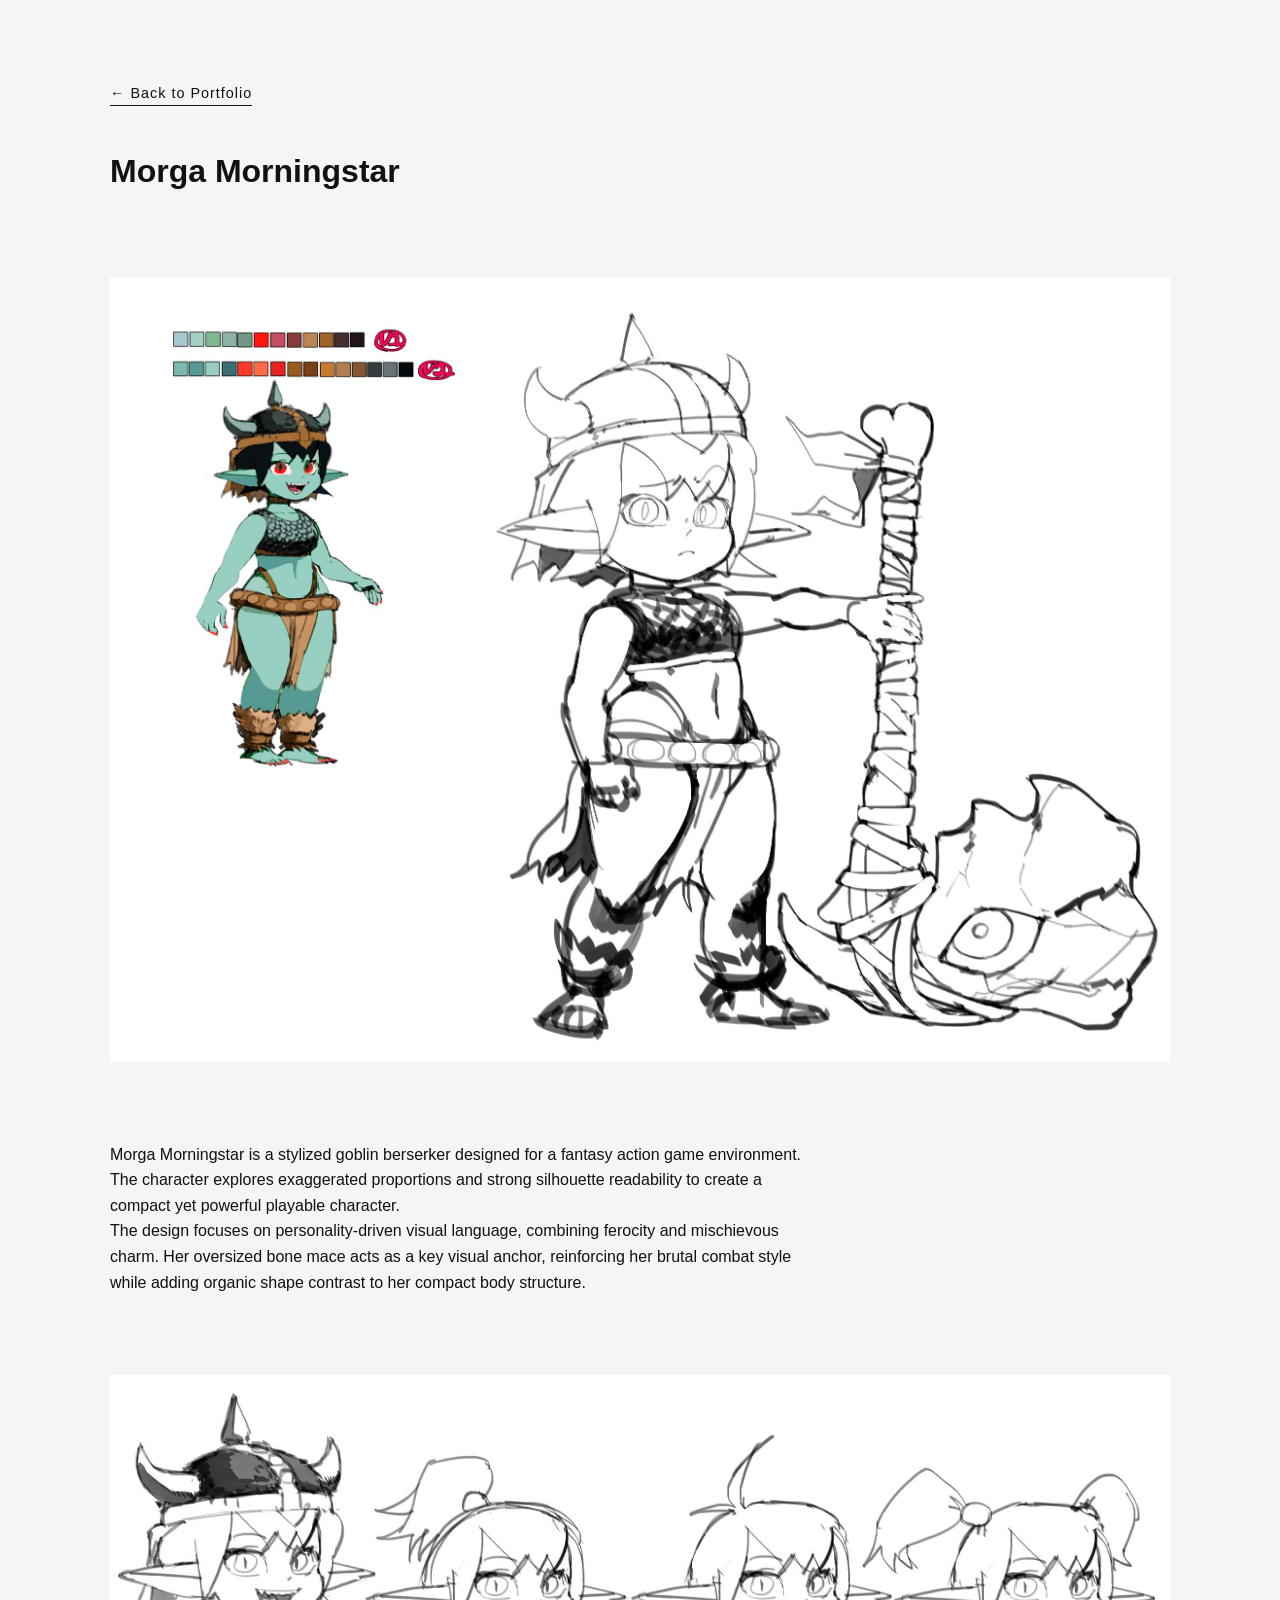
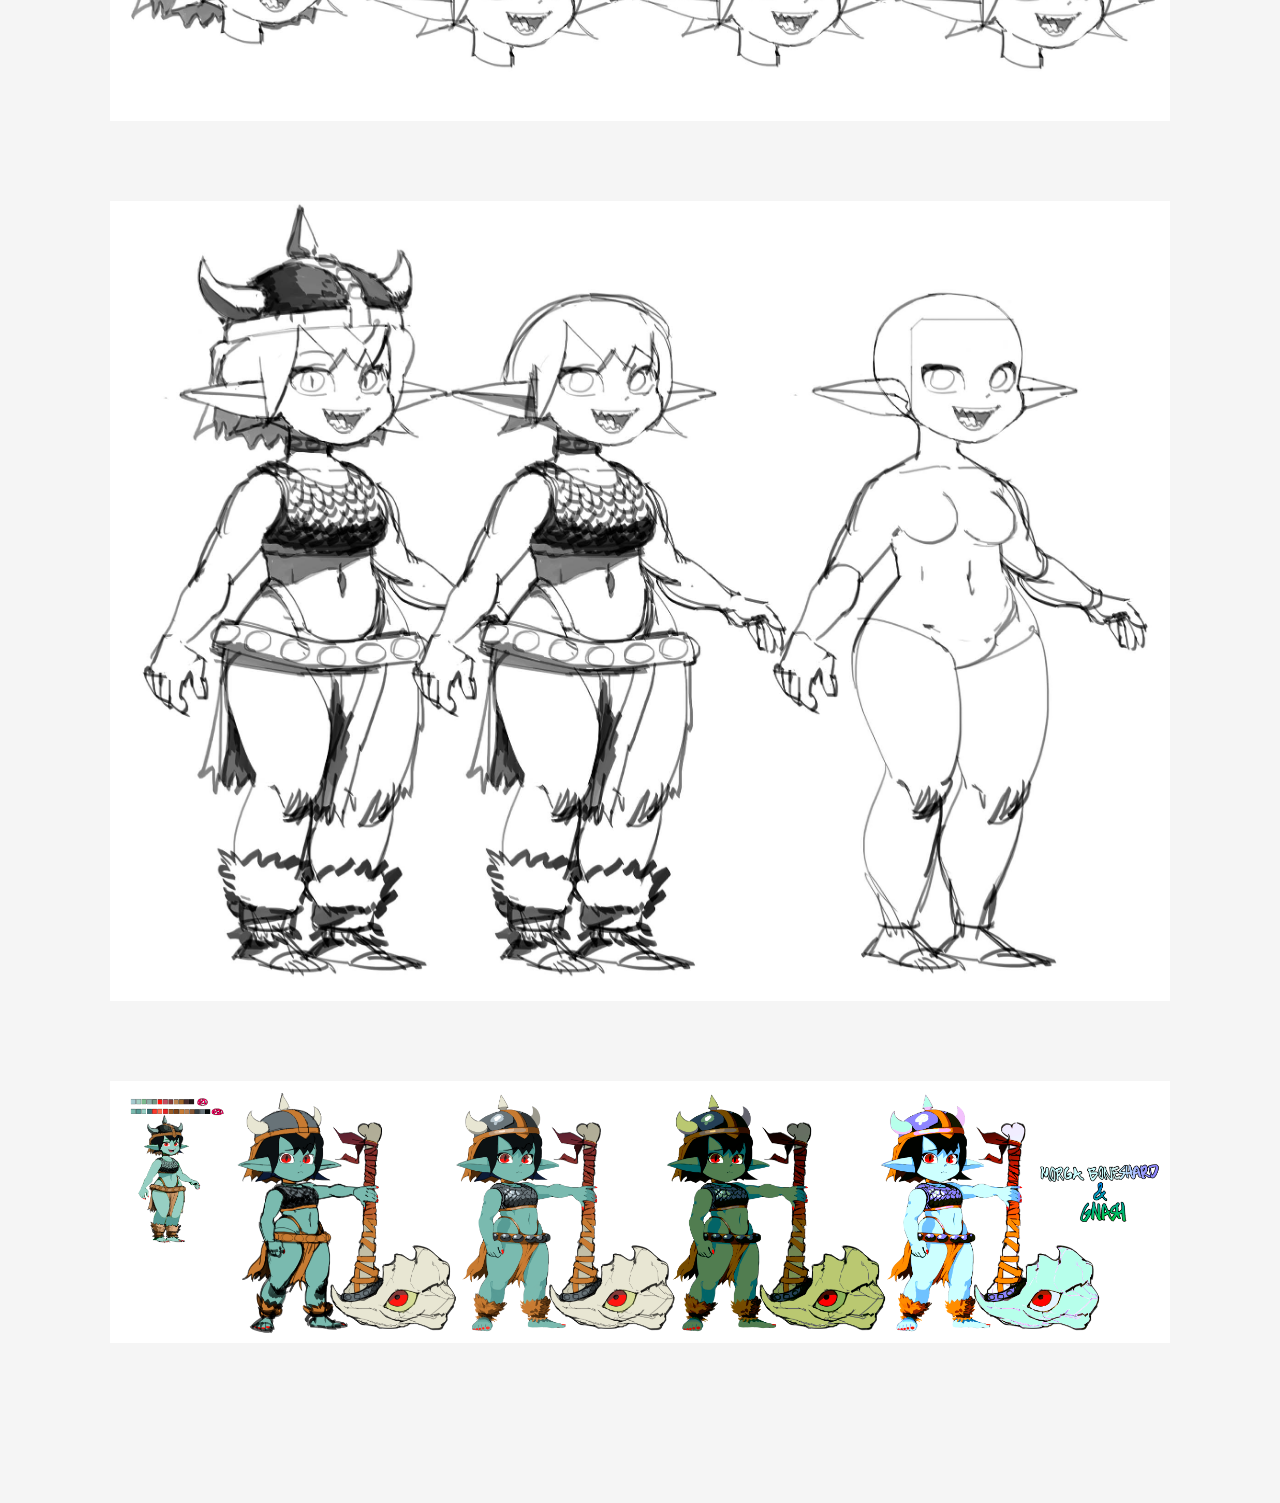
==== projects/morga.html @ c88645ab "Add files via upload" ====
<!DOCTYPE html>
<html lang="en">
<head>
<meta charset="UTF-8">
<meta name="viewport" content="width=device-width, initial-scale=1.0">
<title>Morga Morningstar – Character Design</title>

<link rel="stylesheet" href="../style.css">

</head>

<body>

<div class="project-container">

<a href="../index.html" class="back-link">← Back to Portfolio</a>

<h1 class="project-title">Morga Morningstar</h1>

<div class="project-image">
<img src="../images/morga-final.jpg" alt="Morga Character Design" loading="lazy">
</div>

<div class="project-description reveal">

<p>
Morga Morningstar is a stylized goblin berserker designed for a fantasy
action game environment. The character explores exaggerated proportions
and strong silhouette readability to create a compact yet powerful
playable character.
</p>

<p>
The design focuses on personality-driven visual language, combining
ferocity and mischievous charm. Her oversized bone mace acts as a key
visual anchor, reinforcing her brutal combat style while adding organic
shape contrast to her compact body structure.
</p>

</div>

<div class="project-image reveal">
<img src="../images/morga-process.jpg" alt="Morga design process" loading="lazy">
</div>

<div class="project-image reveal">
<img src="../images/morga-colors.jpg" alt="Morga color exploration" loading="lazy">
</div>

<div class="project-image reveal">
<img src="../images/morga-sheet.jpg" alt="Morga character sheet" loading="lazy">
</div>

</div>

<!-- REVEAL SCRIPT -->

<script>
const reveals = document.querySelectorAll('.reveal');

function revealOnScroll(){
  const windowHeight = window.innerHeight;

  reveals.forEach(section => {
    const sectionTop = section.getBoundingClientRect().top;

    if(sectionTop < windowHeight - 100){
      section.classList.add('visible');
    }
  });
}

window.addEventListener('scroll', revealOnScroll);
revealOnScroll();
</script>

</body>
</html>
---- style.css ----
/* RESET BASE */
* {
  margin: 0;
  padding: 0;
  box-sizing: border-box;
}

body {
  font-family: 'Inter', sans-serif;
  background-color: #f5f5f5;
  color: #111;
  line-height: 1.6;
  transition: background-color 0.3s ease;
}

body {
  opacity: 0;
  animation: fadeIn 1.0s ease forwards;
}

@keyframes fadeIn {
  to {
    opacity: 1;
  }
}

/* CONTENEDOR CENTRAL */
.container {
  width: 90%;
  max-width: 1200px;
  margin: 0 auto;
  max-width:1100px;
  margin:0 auto;
  padding:0 30px;
}

/* HEADER */
.site-header {
  padding: 40px 0 20px 0;
}

.logo {
  font-size: 1.8rem;
  font-weight: 600;
  font-family: 'Playfair Display', serif;
  letter-spacing: 1px;
}

/* HERO */

.hero-header {
  padding: 60px 5% 30px 5%;
}

.hero {
  width: 100%;
  padding: 0;
  position: relative;
  overflow: hidden;
}

.hero-subtitle {
  font-size: 0.9rem;
  font-weight: 400;
  letter-spacing: 2px;
  text-transform: uppercase;
  margin-top: 10px;
}

.hero img{
width:100%;
height:100%;
object-fit:cover;
display:block;
animation:heroZoom 20s ease-in-out infinite alternate;
}

@keyframes heroZoom{
0%{
transform:scale(1);
}
100%{
transform:scale(1.03);
}
}

/* SECTIONS */
section {
  padding: 100px 0;
}

.section-title {
  font-size: 0.9rem;
  font-weight: 600;
  letter-spacing: 2px;
  text-transform: uppercase;
  margin-bottom: 50px;
}

a {
  text-decoration: none;
  color: #111;
  border-bottom: 1px solid #111;
  transition: opacity 0.2s ease;
}

a:hover {
  opacity: 0.6;
}

/* FEATURED GALLERY */

.featured-image{
position:relative;
overflow:hidden;
}

.featured-title{
margin-top:10px;
font-size:16px;
}

.project-overlay{
position:absolute;
top:0;
left:0;
width:100%;
height:100%;
background:rgba(0,0,0,0.5);

display:flex;
align-items:center;
justify-content:center;

color:white;
font-size:18px;
letter-spacing:2px;

opacity:0;
transition:opacity 0.3s ease;
}

.featured-image:hover .project-overlay{
opacity:1;
}

.featured-item{
position:relative;
overflow:hidden;
border-bottom:none;
}

.featured-item img{
width:100%;
height:300px;
object-fit:cover;
display:block;
transition:transform 0.4s ease;
}

.featured-image:hover img{
transform:scale(1.08);
}

.section-title{
font-size:1.2rem;
margin:70px 0 20px 0;
letter-spacing:2px;
}

.featured-grid{
display:grid;
grid-template-columns:1fr 1fr;
gap:40px;
margin-bottom:20px;
}

.featured-item img{
width:100%;
display:block;
}

.project-label{
margin-top:14px;
font-size:0.9rem;
letter-spacing:1px;
color:#444;
}

.featured-info{
margin-top:12px;
}

.project-label{
font-size:0.75rem;
color:#666;
letter-spacing:1px;
text-transform:uppercase;
margin-top:3px;
}

/* FEATURED PAGES */
/* PROJECTS.HTML */

.project-container{
max-width:1100px;
margin:auto;
padding:80px 20px;
}

.project-title{
font-size:2rem;
margin-bottom:40px;
}

.project-description{
max-width:700px;
margin:40px 0;
line-height:1.6;
}

.project-image{
margin:80px 0;
}

.project-image img{
width:100%;
height:auto;
display:block;
}

.back-link{
display:inline-block;
margin-bottom:40px;
font-size:0.9rem;
letter-spacing:1px;
text-decoration:none;
}

/* SKILLS */ 

.skills {
  list-style: none;
  padding: 0;
  display: grid;
  grid-template-columns: repeat(2, 1fr);
  gap: 10px 40px;
  max-width: 600px;
}

.skills li {
  font-size: 0.95rem;
}

/* GALLERY GRID */

.grid {
  column-count:4;
  column-gap:30px;
}

.art-item{
break-inside:avoid;
margin-bottom:30px;
overflow:hidden;
cursor:pointer;
transition:transform 0.3s ease, box-shadow 0.3s ease;
}

.art-item img{
width:100%;
height:auto;
display:block;
transition:transform 0.4s ease;
}

.art-item:hover{
transform:translateY(-6px);
box-shadow:0 12px 30px rgba(0,0,0,0.15);
}

.art-item:hover img{
transform:scale(1.05);
}



/* ABOUT & CONTACT */
.about p,
.contact p {
  max-width: 600px;
}

.cv-button {
  display: inline-block;
  margin-top: 20px;
  font-size: 0.8rem;
  letter-spacing: 1px;
  text-transform: uppercase;
  border: 1px solid #111;
  padding: 8px 16px;
  transition: all 0.2s ease;
}

.cv-button:hover {
  background: #111;
  color: #f5f5f5;
}

/* SCROLL REVEAL */

.reveal{
opacity:0;
transform:translateY(40px);
transition:all 1s cubic-bezier(.16,1,.3,1);
}

.reveal.visible{
opacity:1;
transform:translateY(0);
}

/* CUSTOM CURSOR */
.art-item,
.featured-item{
cursor:none;
}

.cursor-view{
position:fixed;
top:0;
left:0;
width:80px;
height:80px;
border-radius:50%;
background:rgba(0,0,0,0.75);
color:white;

display:flex;
align-items:center;
justify-content:center;

font-size:12px;
letter-spacing:1px;
text-transform:uppercase;

pointer-events:none;

transform:translate(-50%,-50%) scale(0);
transition:transform 0.2s ease;

z-index:2000;
}

.cursor-view.active{
transform:translate(-50%,-50%) scale(1);
}

/* JS MODAL */

.modal {
  display: none;
  position: fixed;
  inset: 0;
  background: rgba(245, 245, 245, 0.98);
  justify-content: center;
  align-items: center;
  z-index: 1000;
  overflow: hidden;
}

.modal-content {
  width: auto;
  height: auto;
  max-width: 100%;
  max-height: 75vh;
  object-fit: contain;
}

.close {
  position: absolute;
  top: 40px;
  right: 60px;
  font-size: 2rem;
  cursor: pointer;
  font-weight: 300;
}

.modal-wrapper {
    text-align: center;
    max-width: 90vw;
    max-height: 90vh;
}

.modal-info {
  margin-top: 20px;
}

.modal-info h3 {
  font-weight: 500;
  margin-bottom: 5px;
}

.modal-info p {
  font-size: 0.85rem;
  letter-spacing: 1px;
  text-transform: uppercase;
}
/* RESPONSIVE */

@media (max-width:1000px){
    .grid{
    column-count:2;
    }
  }

@media (max-width:600px){
    .grid{
    column-count:1;
  }

  section {
    padding: 60px 0;
  }
}
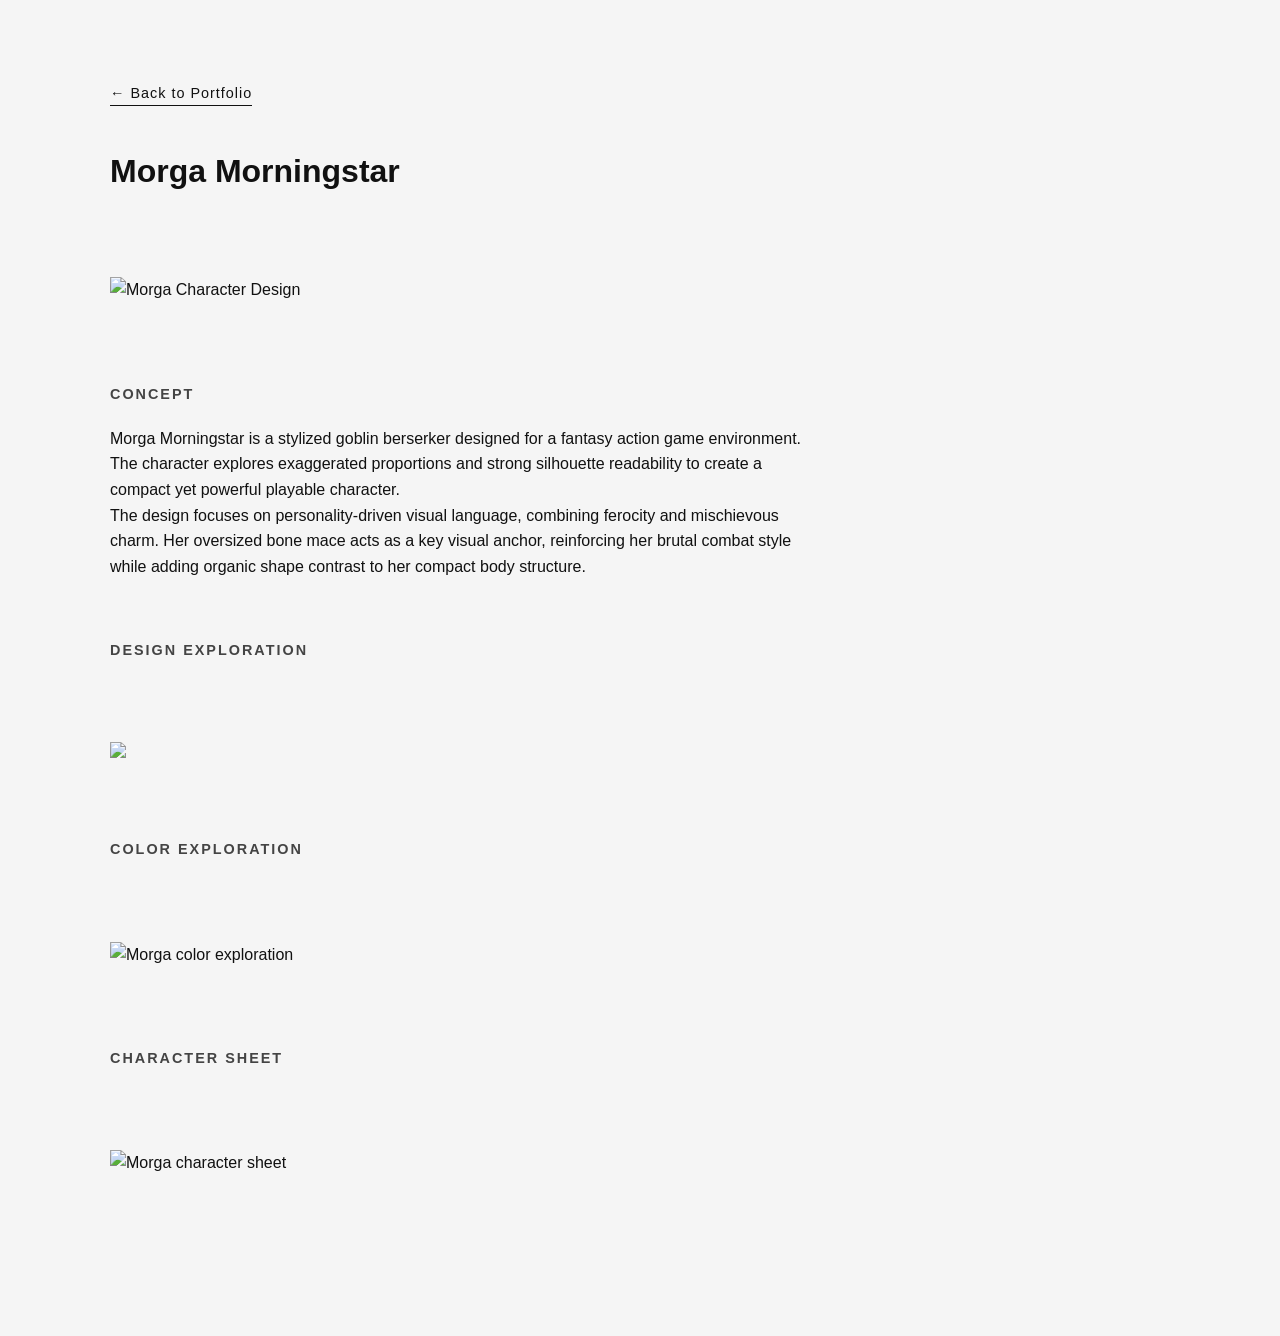
==== commit a3a63b5e: "Add files via upload" ====
--- a/projects/morga.html
+++ b/projects/morga.html
@@ -23,6 +23,8 @@
 
 <div class="project-description reveal">
 
+<h2 class="project-section">Concept</h2>
+
 <p>
 Morga Morningstar is a stylized goblin berserker designed for a fantasy
 action game environment. The character explores exaggerated proportions
@@ -39,13 +41,19 @@
 
 </div>
 
+<h2 class="project-section reveal">Design Exploration</h2>
+
 <div class="project-image reveal">
-<img src="../images/morga-process.jpg" alt="Morga design process" loading="lazy">
+<img src="../images/morga-process.jpg">
 </div>
+
+<h2 class="project-section reveal">Color Exploration</h2>
 
 <div class="project-image reveal">
 <img src="../images/morga-colors.jpg" alt="Morga color exploration" loading="lazy">
 </div>
+
+<h2 class="project-section reveal">Character Sheet</h2>
 
 <div class="project-image reveal">
 <img src="../images/morga-sheet.jpg" alt="Morga character sheet" loading="lazy">
--- a/style.css
+++ b/style.css
@@ -1,4 +1,15 @@
 /* RESET BASE */
+
+html {
+  scrollbar-width: none;      /* Firefox */
+  -ms-overflow-style: none;   /* IE / Edge antiguo */
+}
+
+html {
+  scrollbar-width: none;      /* Firefox */
+  -ms-overflow-style: none;   /* IE / Edge antiguo */
+}
+
 * {
   margin: 0;
   padding: 0;
@@ -11,12 +22,10 @@
   color: #111;
   line-height: 1.6;
   transition: background-color 0.3s ease;
-}
-
-body {
   opacity: 0;
   animation: fadeIn 1.0s ease forwards;
 }
+
 
 @keyframes fadeIn {
   to {
@@ -25,38 +34,49 @@
 }
 
 /* CONTENEDOR CENTRAL */
-.container {
-  width: 90%;
-  max-width: 1200px;
-  margin: 0 auto;
+.container{
+  width:90%;
   max-width:1100px;
   margin:0 auto;
   padding:0 30px;
 }
 
 /* HEADER */
-.site-header {
-  padding: 40px 0 20px 0;
-}
-
-.logo {
-  font-size: 1.8rem;
-  font-weight: 600;
-  font-family: 'Playfair Display', serif;
-  letter-spacing: 1px;
-}
-
+
+.logo{
+font-size:2.2rem;
+font-weight:600;
+font-family:'Playfair Display', serif;
+letter-spacing:1px;
+text-shadow:0 2px 10px rgb(0, 0, 0);
+}
 /* HERO */
 
-.hero-header {
-  padding: 60px 5% 30px 5%;
-}
-
-.hero {
-  width: 100%;
-  padding: 0;
-  position: relative;
-  overflow: hidden;
+.hero-header{
+  position:absolute;
+  bottom:80px;
+  left:5%;
+  z-index:2;
+  color:white;
+}
+
+.hero{
+  position:relative;
+  width:100%;
+  height:80vh;
+  overflow:hidden;
+}
+
+.hero::after{
+content:"";
+position:absolute;
+inset:0;
+background:linear-gradient(
+to top,
+rgba(0, 0, 0, 0.39),
+rgba(0, 0, 0, 0.2),
+rgba(0, 0, 0, 0)
+);
 }
 
 .hero-subtitle {
@@ -65,14 +85,18 @@
   letter-spacing: 2px;
   text-transform: uppercase;
   margin-top: 10px;
+  text-shadow:0 2px 10px rgb(0, 0, 0);
 }
 
 .hero img{
-width:100%;
-height:100%;
-object-fit:cover;
-display:block;
-animation:heroZoom 20s ease-in-out infinite alternate;
+  position:absolute;
+  top:0;
+  left:0;
+  width:100%;
+  height:100%;
+  object-fit:cover;
+  display:block;
+  animation:heroZoom 20s ease-in-out infinite alternate;
 }
 
 @keyframes heroZoom{
@@ -90,11 +114,11 @@
 }
 
 .section-title {
-  font-size: 0.9rem;
+  font-size:1.2rem;
   font-weight: 600;
   letter-spacing: 2px;
   text-transform: uppercase;
-  margin-bottom: 50px;
+  margin:70px 0 20px 0;
 }
 
 a {
@@ -109,6 +133,14 @@
 }
 
 /* FEATURED GALLERY */
+
+.project-section{
+font-size:0.9rem;
+letter-spacing:2px;
+text-transform:uppercase;
+margin:60px 0 20px 0;
+color:#444;
+}
 
 .featured-image{
 position:relative;
@@ -162,33 +194,11 @@
 transform:scale(1.08);
 }
 
-.section-title{
-font-size:1.2rem;
-margin:70px 0 20px 0;
-letter-spacing:2px;
-}
-
 .featured-grid{
 display:grid;
 grid-template-columns:1fr 1fr;
 gap:40px;
 margin-bottom:20px;
-}
-
-.featured-item img{
-width:100%;
-display:block;
-}
-
-.project-label{
-margin-top:14px;
-font-size:0.9rem;
-letter-spacing:1px;
-color:#444;
-}
-
-.featured-info{
-margin-top:12px;
 }
 
 .project-label{
@@ -199,7 +209,10 @@
 margin-top:3px;
 }
 
-/* FEATURED PAGES */
+.featured-info{
+margin-top:12px;
+}
+
 /* PROJECTS.HTML */
 
 .project-container{
@@ -283,7 +296,17 @@
 transform:scale(1.05);
 }
 
-
+@keyframes modalZoom{
+0%{
+opacity:0;
+transform:scale(0.96);
+}
+
+100%{
+opacity:1;
+transform:scale(1);
+}
+}
 
 /* ABOUT & CONTACT */
 .about p,
@@ -320,93 +343,121 @@
 transform:translateY(0);
 }
 
-/* CUSTOM CURSOR */
-.art-item,
-.featured-item{
-cursor:none;
-}
-
-.cursor-view{
+/* JS MODAL */
+
+.modal{
 position:fixed;
-top:0;
-left:0;
-width:80px;
-height:80px;
-border-radius:50%;
-background:rgba(0,0,0,0.75);
-color:white;
-
+inset:0;
+background:rgba(245,245,245,0.98);
+
+display:flex;
+justify-content:center;
+align-items:center;
+
+opacity:0;
+pointer-events:none;
+
+transition:opacity 0.35s ease;
+
+z-index:1000;
+}
+
+.modal.active{
+opacity:1;
+pointer-events:auto;
+}
+
+.modal-wrapper{
+text-align:center;
+max-width:90vw;
+max-height:90vh;
+position:relative;
+}
+
+.modal-image-container{
+position:relative;
+overflow:hidden;
+width:100%;
+height:75vh;
 display:flex;
 align-items:center;
 justify-content:center;
-
-font-size:12px;
+}
+
+.modal-content{
+position:absolute;
+max-width:100%;
+max-height:75vh;
+object-fit:contain;
+
+transition:transform 0.35s ease, opacity 0.35s ease;
+
+user-select: none;
+-webkit-user-drag: none;
+animation:modalZoom 0.35s ease;
+transform-origin:center;
+will-change:transform;
+
+}
+
+/* imagen siguiente */
+
+.modal-content.next{
+transform:translateX(100%);
+}
+
+/* animaciones */
+
+.close{
+position:absolute;
+top:40px;
+right:60px;
+font-size:2rem;
+cursor:pointer;
+font-weight:300;
+}
+
+.modal-info{
+margin-top:20px;
+}
+
+.modal-info h3{
+font-weight:500;
+margin-bottom:5px;
+}
+
+.modal-info p{
+font-size:0.85rem;
 letter-spacing:1px;
 text-transform:uppercase;
-
-pointer-events:none;
-
-transform:translate(-50%,-50%) scale(0);
-transition:transform 0.2s ease;
-
-z-index:2000;
-}
-
-.cursor-view.active{
-transform:translate(-50%,-50%) scale(1);
-}
-
-/* JS MODAL */
-
-.modal {
-  display: none;
-  position: fixed;
-  inset: 0;
-  background: rgba(245, 245, 245, 0.98);
-  justify-content: center;
-  align-items: center;
-  z-index: 1000;
-  overflow: hidden;
-}
-
-.modal-content {
-  width: auto;
-  height: auto;
-  max-width: 100%;
-  max-height: 75vh;
-  object-fit: contain;
-}
-
-.close {
-  position: absolute;
-  top: 40px;
-  right: 60px;
-  font-size: 2rem;
-  cursor: pointer;
-  font-weight: 300;
-}
-
-.modal-wrapper {
-    text-align: center;
-    max-width: 90vw;
-    max-height: 90vh;
-}
-
-.modal-info {
-  margin-top: 20px;
-}
-
-.modal-info h3 {
-  font-weight: 500;
-  margin-bottom: 5px;
-}
-
-.modal-info p {
-  font-size: 0.85rem;
-  letter-spacing: 1px;
-  text-transform: uppercase;
-}
+}
+
+.modal-arrow{
+position:absolute;
+top:50%;
+transform:translateY(-50%);
+font-size:40px;
+color:#333;
+cursor:pointer;
+user-select:none;
+padding:10px;
+transition:opacity 0.2s ease;
+}
+
+.modal-arrow:hover{
+opacity:0.5;
+}
+
+.modal-arrow.left{
+left:-60px;
+}
+
+.modal-arrow.right{
+right:-60px;
+}
+
 /* RESPONSIVE */
+
 
 @media (max-width:1000px){
     .grid{
